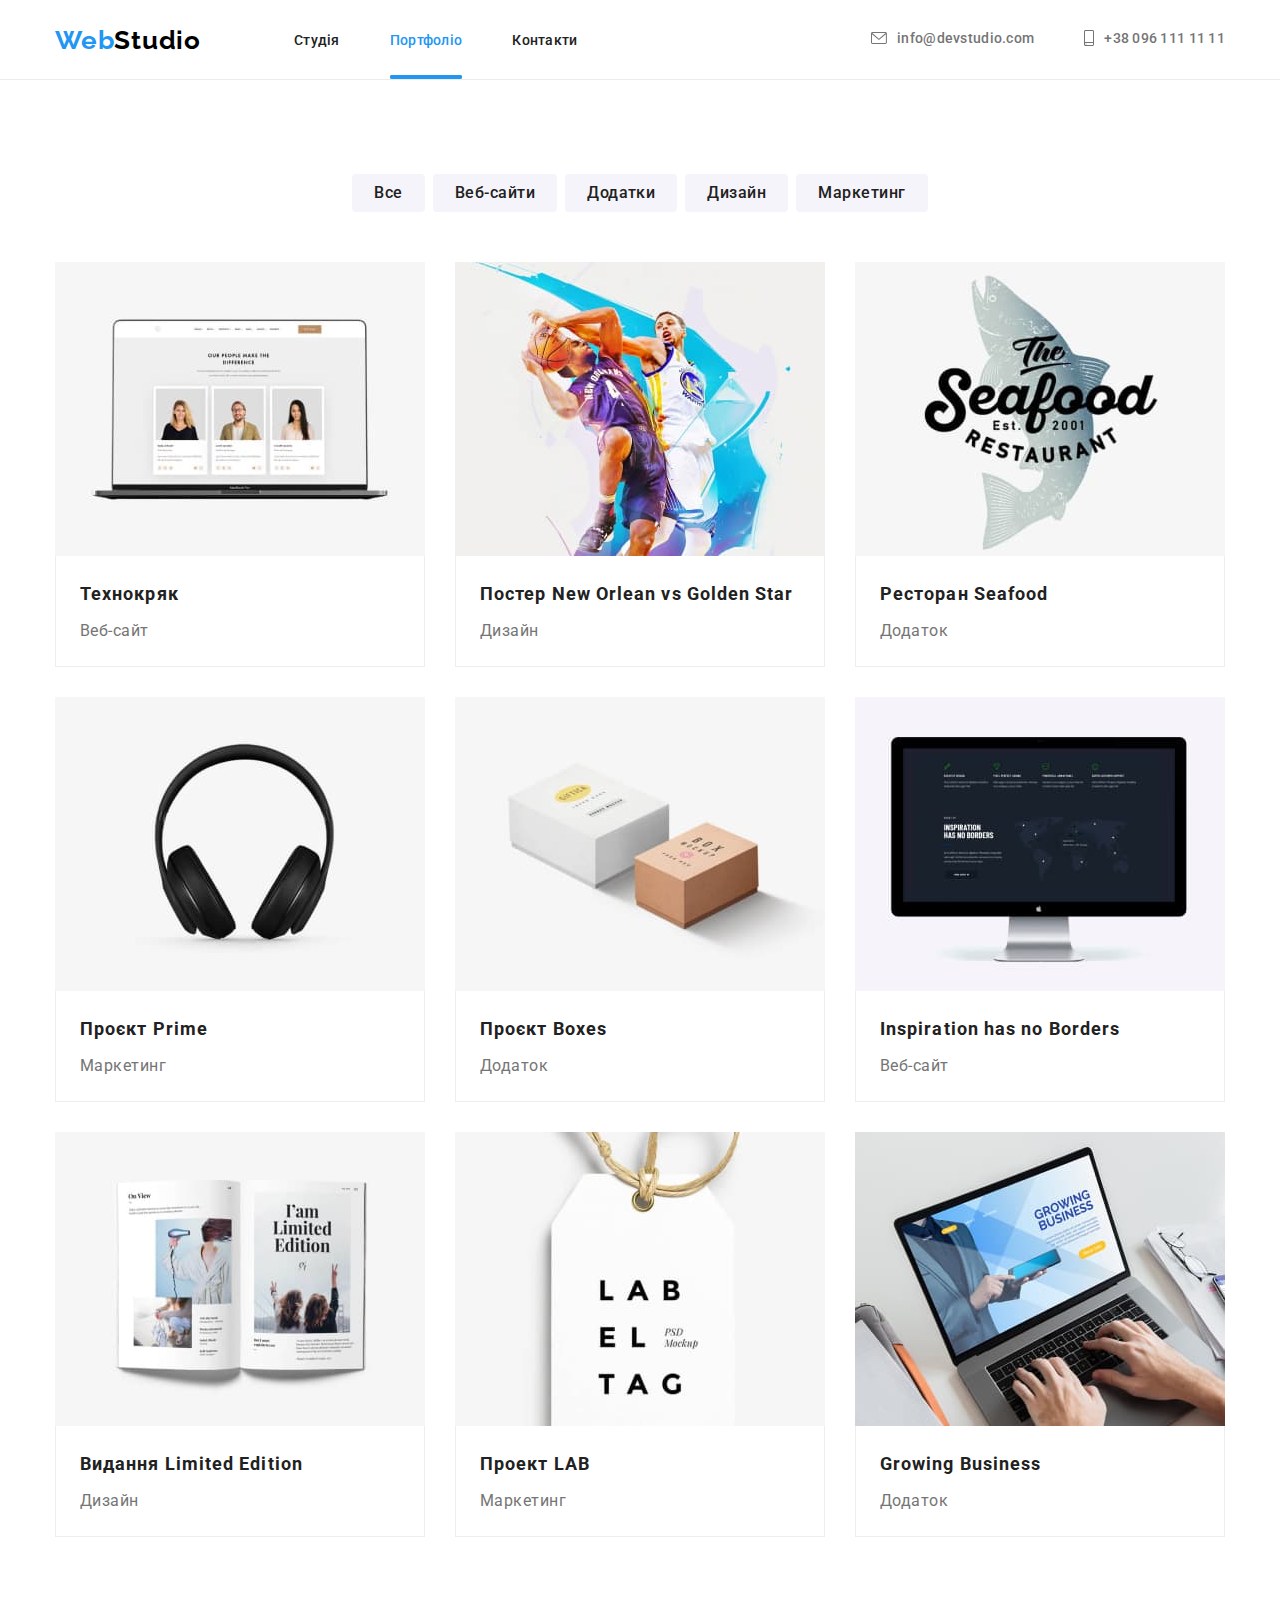
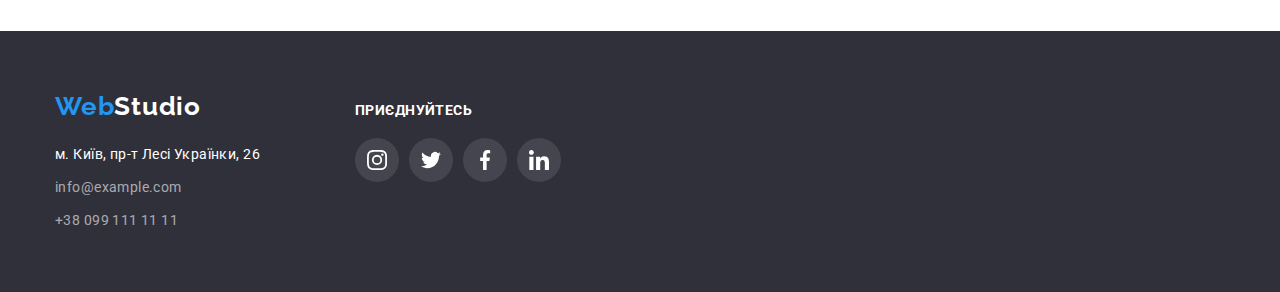
==== portfolio.html @ ddce69b9 "Initial commit" ====
<!DOCTYPE html>
<html lang="uk">
  <head>
    <meta charset="UTF-8" />
    <meta http-equiv="X-UA-Compatible" content="IE=edge" />
    <meta name="viewport" content="width=device-width, initial-scale=1.0" />
    <title>Портфоліо</title>
    <link
      href="https://fonts.googleapis.com/css2?family=Raleway:wght@700&family=Roboto:wght@400;500;700;900&display=swap"
      rel="stylesheet"
    />
    <link
      rel="stylesheet"
      href="https://cdnjs.cloudflare.com/ajax/libs/modern-normalize/1.0.0/modern-normalize.min.css"
    />
    <link rel="stylesheet" href="./css/styles.css" />
  </head>
  <body>
    <header class="page-header">
      <div class="container main-nav">
        <nav class="main-nav">
          <a href="./index.html" class="logo link"> <span class="accent">Web</span>Studio </a>

          <ul class="site-nav list">
            <li class="nav-list-item">
              <a href="./index.html" class="site-nav-link link">Студія</a>
            </li>
            <li class="nav-list-item current">
              <a href="./portfolio.html" class="site-nav-link link current">Портфоліо</a>
            </li>
            <li class="nav-list-item"><a href="" class="site-nav-link link">Контакти</a></li>
          </ul>
        </nav>

        <ul class="contacts-list list">
          <li class="contacts-list-item">
            <a href="mailto:info@devstudio.com" class="contacts-link link">
              <svg class="icon-contacts" width="16" height="12">
                <use href="./images/icons.svg#envelope"></use>
              </svg>
              info@devstudio.com
            </a>
          </li>
          <li class="contacts-list-item">
            <a href="tel:+380961111111" class="contacts-link link">
              <svg class="icon-contacts" width="10" height="16">
                <use href="./images/icons.svg#phone"></use>
              </svg>
              +38 096 111 11 11
            </a>
          </li>
        </ul>
      </div>
    </header>

    <main>
      <section class="section">
        <div class="container">
          <h1 class="visually-hidden">Портфоліо</h1>

          <ul class="sort-list list">
            <li class="sort-list-item">
              <button type="button" class="sort-list-button">Все</button>
            </li>
            <li class="sort-list-item">
              <button type="button" class="sort-list-button">Веб-сайти</button>
            </li>
            <li class="sort-list-item">
              <button type="button" class="sort-list-button">Додатки</button>
            </li>
            <li class="sort-list-item">
              <button type="button" class="sort-list-button">Дизайн</button>
            </li>
            <li class="sort-list-item">
              <button type="button" class="sort-list-button">Маркетинг</button>
            </li>
          </ul>

          <ul class="portfolio-list list">
            <li class="portfolio-card">
              <a href="" class="portfolio-link link">
                <div class="overlay">
                  <img src="./images/portfolio/project-1.jpg" alt="Технокряк" width="370" />
                  <p class="text-overlay">
                    Ресурс пропонує комплексні пропозиції з різним рівнем функціоналу та сервісів.
                    Все це дозволить відвідувачу отримати вичерпні відомості про компанію чи
                    приватну особу.
                  </p>
                </div>
                <div class="portfolio-text-container">
                  <h2 class="portfolio-title">Технокряк</h2>
                  <p class="portfolio-text">Веб-сайт</p>
                </div>
              </a>
            </li>
            <li class="portfolio-card">
              <a href="" class="portfolio-link link">
                <div class="overlay">
                  <img
                    src="./images/portfolio/project-2.jpg"
                    alt="New Orlean vs Golden Star"
                    width="370"
                  />
                  <p class="text-overlay">
                    Ресурс пропонує комплексні пропозиції з різним рівнем функціоналу та сервісів.
                    Все це дозволить відвідувачу отримати вичерпні відомості про компанію чи
                    приватну особу.
                  </p>
                </div>
                <div class="portfolio-text-container">
                  <h2 class="portfolio-title">Постер New Orlean vs Golden Star</h2>
                  <p class="portfolio-text">Дизайн</p>
                </div>
              </a>
            </li>
            <li class="portfolio-card">
              <a href="" class="portfolio-link link">
                <div class="overlay">
                  <img src="./images/portfolio/project-3.jpg" alt="Ресторан Seafood" width="370" />
                  <p class="text-overlay">
                    Ресурс пропонує комплексні пропозиції з різним рівнем функціоналу та сервісів.
                    Все це дозволить відвідувачу отримати вичерпні відомості про компанію чи
                    приватну особу.
                  </p>
                </div>
                <div class="portfolio-text-container">
                  <h2 class="portfolio-title">Ресторан Seafood</h2>
                  <p class="portfolio-text">Додаток</p>
                </div>
              </a>
            </li>
            <li class="portfolio-card">
              <a href="" class="portfolio-link link">
                <div class="overlay">
                  <img src="./images/portfolio/project-4.jpg" alt="Проєкт Prime" width="370" />
                  <p class="text-overlay">
                    Ресурс пропонує комплексні пропозиції з різним рівнем функціоналу та сервісів.
                    Все це дозволить відвідувачу отримати вичерпні відомості про компанію чи
                    приватну особу.
                  </p>
                </div>
                <div class="portfolio-text-container">
                  <h2 class="portfolio-title">Проєкт Prime</h2>
                  <p class="portfolio-text">Маркетинг</p>
                </div>
              </a>
            </li>
            <li class="portfolio-card">
              <a href="" class="portfolio-link link">
                <div class="overlay">
                  <img src="./images/portfolio/project-5.jpg" alt="Проєкт Boxes" width="370" />
                  <p class="text-overlay">
                    Ресурс пропонує комплексні пропозиції з різним рівнем функціоналу та сервісів.
                    Все це дозволить відвідувачу отримати вичерпні відомості про компанію чи
                    приватну особу.
                  </p>
                </div>
                <div class="portfolio-text-container">
                  <h2 class="portfolio-title">Проєкт Boxes</h2>
                  <p class="portfolio-text">Додаток</p>
                </div>
              </a>
            </li>
            <li class="portfolio-card">
              <a href="" class="portfolio-link link">
                <div class="overlay">
                  <img
                    src="./images/portfolio/project-6.jpg"
                    alt="Inspiration has no Borders"
                    width="370"
                  />
                  <p class="text-overlay">
                    Ресурс пропонує комплексні пропозиції з різним рівнем функціоналу та сервісів.
                    Все це дозволить відвідувачу отримати вичерпні відомості про компанію чи
                    приватну особу.
                  </p>
                </div>
                <div class="portfolio-text-container">
                  <h2 class="portfolio-title">Inspiration has no Borders</h2>
                  <p class="portfolio-text">Веб-сайт</p>
                </div>
              </a>
            </li>
            <li class="portfolio-card">
              <a href="" class="portfolio-link link">
                <div class="overlay">
                  <img
                    src="./images/portfolio/project-7.jpg"
                    alt="Видання Limited Edition"
                    width="370"
                  />
                  <p class="text-overlay">
                    Ресурс пропонує комплексні пропозиції з різним рівнем функціоналу та сервісів.
                    Все це дозволить відвідувачу отримати вичерпні відомості про компанію чи
                    приватну особу.
                  </p>
                </div>
                <div class="portfolio-text-container">
                  <h2 class="portfolio-title">Видання Limited Edition</h2>
                  <p class="portfolio-text">Дизайн</p>
                </div>
              </a>
            </li>
            <li class="portfolio-card">
              <a href="" class="portfolio-link link">
                <div class="overlay">
                  <img src="./images/portfolio/project-8.jpg" alt="Проект LAB" width="370" />
                  <p class="text-overlay">
                    Ресурс пропонує комплексні пропозиції з різним рівнем функціоналу та сервісів.
                    Все це дозволить відвідувачу отримати вичерпні відомості про компанію чи
                    приватну особу.
                  </p>
                </div>
                <div class="portfolio-text-container">
                  <h2 class="portfolio-title">Проект LAB</h2>
                  <p class="portfolio-text">Маркетинг</p>
                </div>
              </a>
            </li>
            <li class="portfolio-card">
              <a href="" class="portfolio-link link">
                <div class="overlay">
                  <img src="./images/portfolio/project-9.jpg" alt="Growing Business" width="370" />
                  <p class="text-overlay">
                    Ресурс пропонує комплексні пропозиції з різним рівнем функціоналу та сервісів.
                    Все це дозволить відвідувачу отримати вичерпні відомості про компанію чи
                    приватну особу.
                  </p>
                </div>
                <div class="portfolio-text-container">
                  <h2 class="portfolio-title">Growing Business</h2>
                  <p class="portfolio-text">Додаток</p>
                </div>
              </a>
            </li>
          </ul>
        </div>
      </section>
    </main>

    <footer class="page-footer">
      <div class="container footer-container">
        <div class="address-container">
          <a href="./index.html" class="logo-footer link">
            <span class="accent">Web</span>Studio
          </a>

          <address>
            <ul class="list">
              <li class="list-item">
                <a
                  href="https://www.google.com/maps/place/%D0%B1%D1%83%D0%BB.+%D0%9B%D0%B5%D1%81%D0%B8+%D0%A3%D0%BA%D1%80%D0%B0%D0%B8%D0%BD%D0%BA%D0%B8,+26,+%D0%9A%D0%B8%D0%B5%D0%B2,+%D0%A3%D0%BA%D1%80%D0%B0%D0%B8%D0%BD%D0%B0,+02000/@50.4265807,30.5383858,17z/data=!3m1!4b1!4m5!3m4!1s0x40d4cf0e033ecbe9:0x57a4dffefec77da0!8m2!3d50.4265807!4d30.5383858"
                  class="address"
                >
                  м. Київ, пр-т Лесі Українки, 26
                </a>
              </li>
              <li class="list-item">
                <a href="mailto:info@example.com" class="address-contacts-link link"
                  >info@example.com</a
                >
              </li>
              <li class="list-item">
                <a href="tel:+380991111111" class="address-contacts-link link">+38 099 111 11 11</a>
              </li>
            </ul>
          </address>
        </div>
        <div class="social-links-container">
          <p class="social-text">Приєднуйтесь</p>
          <ul class="social-list list">
            <li class="social-item">
              <a
                href="https://instagram.com"
                target="_blank"
                rel="nofollow noopener noreferrer"
                class="social-link company-social-link"
              >
                <svg class="footer-social-icon social-icon" width="20" height="20">
                  <use href="./images/icons.svg#instagram"></use>
                </svg>
              </a>
            </li>
            <li class="social-item">
              <a
                href="https://twitter.com/"
                target="_blank"
                rel="nofollow noopener noreferrer"
                class="social-link company-social-link"
              >
                <svg class="footer-social-icon social-icon" width="20" height="20">
                  <use href="./images/icons.svg#twitter"></use>
                </svg>
              </a>
            </li>
            <li class="social-item">
              <a
                href="https://www.facebook.com/"
                target="_blank"
                rel="nofollow noopener noreferrer"
                class="social-link company-social-link"
              >
                <svg class="footer-social-icon social-icon" width="20" height="20">
                  <use href="./images/icons.svg#facebook"></use>
                </svg>
              </a>
            </li>
            <li class="social-item">
              <a
                href="https://www.linkedin.com/"
                target="_blank"
                rel="nofollow noopener noreferrer"
                class="social-link company-social-link"
              >
                <svg class="footer-social-icon social-icon" width="20" height="20">
                  <use href="./images/icons.svg#linkedin"></use>
                </svg>
              </a>
            </li>
          </ul>
        </div>
      </div>
    </footer>
    <script src="./js/fixed-header.js"></script>
  </body>
</html>
---- css/styles.css ----
:root {
  --primary-text-color: #212121;
  --secondary-text-color: #757575;
  --logo-text-color: #000000;
  --accent-color: #2196f3;

  --primary-white-color: #ffffff;
  --secondary-white-color: rgb(255, 255, 255, 0.6);
  --secondary-background: #f5f4fa;
  --dark-background: #2f303a;
  --background-hero: #c4c4c4;
  --border-primary-color: #eeeeee;
  --border-secondary-color: #ececec;
  --opacity-background-color: rgba(47, 48, 58, 0.8);
  --button-secondary-color: #188ce8;
  --box-shadow: 0px 2px 1px 0px rgba(0, 0, 0, 0.2), 0px 1px 1px 0px rgba(0, 0, 0, 0.14),
    0px 1px 3px 0px rgba(0, 0, 0, 0.12);
  --footer-link-background-color: rgba(255, 255, 255, 0.1);

  --icon-color: #afb1b8;

  --backdrop-color: rgba(0, 0, 0, 0.2);
  --overlay-background: rgba(33, 150, 243, 0.9);

  --section-indent: 94px;
  --indent: 30px;
  --transition: cubic-bezier(0.4, 0, 0.2, 1);
}

body {
  background-color: var(--primary-white-color);
  color: var(--primary-text-color);

  font-family: Roboto, sans-serif;
}

h1,
h2,
h3,
h4,
h5,
h6,
p,
ul {
  margin: 0;
}

.list {
  list-style: none;
  padding: 0;
  margin: 0;
}

.link {
  color: var(--primary-text-color);
}

img {
  display: block;
  max-width: 100%;
  height: auto;
}

.container {
  width: 1200px;
  padding-left: 15px;
  padding-right: 15px;
  margin: 0 auto;
}

/* Header */

.page-header {
  position: fixed;
  z-index: 2;
  width: 100%;
  top: 0;
  left: 0;
  height: 80px;

  border-bottom: 1px solid var(--border-secondary-color);
  background-color: var(--primary-white-color);
}

.main-nav {
  display: flex;
  align-items: center;
}

.logo,
.logo-footer {
  color: var(--logo-text-color);

  font-family: Raleway, sans-serif;
  font-weight: 700;
  font-size: 26px;
  line-height: calc(30.52 / 26);
  letter-spacing: 0.03em;

  text-decoration: none;
}

.accent {
  color: var(--accent-color);
}

.site-nav {
  display: flex;
  margin-left: 93px;
}

.nav-list-item:not(:last-child),
.contacts-list-item:not(:last-child) {
  margin-right: 50px;
}

.contacts-list {
  display: flex;
  margin-left: auto;
}

.contacts-link {
  display: inline-flex;
  align-items: center;
  color: var(--secondary-text-color);
}

.icon-contacts {
  margin-right: 10px;
  fill: currentColor;
}

.site-nav-link {
  display: block;
  padding-top: 32px;
  padding-bottom: 32px;
}

.site-nav-link,
.contacts-link {
  font-weight: 500;
  font-size: 14px;
  line-height: calc(16.41 / 14);
  letter-spacing: 0.02em;

  text-decoration: none;

  transition: color 250ms var(--transition);
}

.site-nav-link:hover,
.site-nav-link:focus,
.contacts-link:hover,
.contacts-link:focus {
  color: var(--accent-color);
}

.current {
  color: var(--accent-color);
  position: relative;
}

.current::after {
  content: '';
  display: inline-block;

  position: absolute;
  left: 0;
  bottom: 1px;

  width: 100%;
  height: 4px;
  border-radius: 2px;

  background-color: var(--accent-color);
}

/* Section-hero */

.section-hero {
  text-align: center;
  padding: 200px 0;

  max-width: 1600px;
  height: 600px;
  margin-left: auto;
  margin-right: auto;

  background-color: var(--background-hero);
  background-image: linear-gradient(to right, rgba(47, 48, 58, 0.4), rgba(47, 48, 58, 0.4)),
    url('../images/main/hero.jpg');

  background-repeat: no-repeat;
  background-position: center;
  background-size: cover;
}

.hero-title {
  color: var(--primary-white-color);

  font-weight: 900;
  font-size: 44px;
  line-height: calc(60 / 44);
  letter-spacing: 0.06em;
  text-transform: uppercase;
  width: 696px;

  margin-left: auto;
  margin-right: auto;
  margin-bottom: var(--indent);
}

.button {
  display: inline-block;
  border-radius: 4px;
  border-width: 0;
  padding: 10px 32px;
  min-width: 216px;

  background-color: var(--accent-color);
  color: var(--primary-white-color);
  box-shadow: 0px 4px 4px rgba(0, 0, 0, 0.15);

  font-family: inherit;
  font-weight: 700;
  font-size: 16px;
  line-height: calc(30 / 16);
  letter-spacing: 0.06em;
  text-align: center;
  cursor: pointer;

  transition: background-color 250ms var(--transition);
}

.button:hover,
.button:focus {
  background-color: var(--button-secondary-color);
}

/* Other sections*/

.section {
  padding: var(--section-indent) 0;
}

.section-title {
  font-weight: 700;
  font-size: 36px;
  line-height: calc(42.19 / 36);
  text-align: center;
  letter-spacing: 0.03em;

  margin-bottom: 50px;
}

.visually-hidden {
  /*Specially class-pattern that hidden headers*/
  position: absolute;
  white-space: nowrap;
  width: 1px;
  height: 1px;
  overflow: hidden;
  border: 0;
  padding: 0;
  clip: rect(0 0 0 0);
  clip-path: inset(50%);
  margin: -1px;
}

/* Features section */

.feature-list {
  display: flex;
  gap: var(--indent);
}

.feature-list-item {
  width: 270px;
}

.icon-container {
  display: flex;
  justify-content: center;
  align-items: center;
  margin-bottom: var(--indent);
  height: 120px;

  background: var(--secondary-background);
}

/* feature-list section, doing-list section and team section*/

.feature-list-title {
  font-weight: 700;
  font-size: 14px;
  line-height: calc(16.41 / 14);
  text-transform: uppercase;
  letter-spacing: 0.03em;

  margin-bottom: 10px;
}

.feature-list-text {
  color: var(--secondary-text-color);

  font-size: 14px;
  line-height: calc(24 / 14);
  letter-spacing: 0.03em;
}

/* Our doing section */

.section-doing {
  padding-top: 0;
}

.doing-list {
  display: flex;
  gap: var(--indent);
}

.doing-list-item {
  position: relative;
}

.doing-list-title {
  display: flex;
  justify-content: center;
  align-items: center;
  height: 70px;
  width: 100%;
  position: absolute;
  bottom: 0;

  font-weight: 700;
  font-size: 14px;
  line-height: calc(16.41 / 14);
  letter-spacing: 0.03em;
  text-transform: uppercase;

  background-color: var(--opacity-background-color);
  color: var(--primary-white-color);
}

/* Team section */

.section.gray {
  background-color: var(--secondary-background);
}

.team-list {
  display: flex;
  gap: var(--indent);
}

.team-card {
  background-color: var(--primary-white-color);
  border-radius: 0px 0px 4px 4px;
  box-shadow: 0px 1px 3px rgba(0, 0, 0, 0.12), 0px 1px 1px rgba(0, 0, 0, 0.14),
    0px 2px 1px rgba(0, 0, 0, 0.2);
}

.team-text-container {
  text-align: center;
  padding: var(--indent) 0;
}

.team-title {
  font-weight: 500;
  font-size: 16px;
  line-height: calc(18.75 / 16);
  letter-spacing: 0.03em;

  margin-bottom: 10px;
}

.team-text {
  margin-bottom: 16px;
  color: var(--secondary-text-color);

  font-size: 16px;
  line-height: calc(18.75 / 16);
  letter-spacing: 0.03em;
}

.social-list {
  display: flex;
  gap: 10px;
  justify-content: center;
}

/* team-social-link and company-social-link-footer */
.social-link {
  display: flex;
  justify-content: center;
  align-items: center;
  width: 44px;
  height: 44px;
  border-radius: 50%;
  color: var(--icon-color);

  transition: color 250ms var(--transition), background-color 250ms var(--transition);
}

.social-icon {
  fill: currentColor;
}

/* team social-link hover and company-social-link hover */

.social-link:hover,
.social-link:focus {
  background-color: var(--accent-color);
  color: var(--primary-white-color);
}

/* Partner section */

.partner-list {
  display: flex;
  justify-content: space-between;
}

.partner-link {
  display: inline-flex;
  justify-content: center;
  align-items: center;
  width: 170px;
  height: 92px;
  border: 1px solid var(--icon-color);
  border-radius: 4px;

  color: var(--icon-color);

  transition: color 250ms var(--transition), border-color 250ms var(--transition);
}

.partner-link:hover,
.partner-link:focus {
  border-color: var(--accent-color);
  color: var(--accent-color);
}

/* Footer */

.page-footer {
  background-color: var(--dark-background);
  padding: 60px 0;
}

.footer-container {
  display: flex;
  align-items: baseline;
}

.address-container {
  margin-right: 95px;
}

.logo-footer {
  display: inline-block;

  color: var(--primary-white-color);

  margin-bottom: 20px;
}

.address,
.address-contacts-link {
  color: var(--secondary-white-color);

  font-style: normal;
  font-size: 14px;
  line-height: calc(24 / 14);
  letter-spacing: 0.03em;

  text-decoration: none;

  transition: color 250ms var(--transition);
}

address .list {
  display: flex;
  flex-direction: column;
  gap: 9px;
}

.address {
  color: var(--primary-white-color);
}

.address .item {
  display: flex;
  flex-direction: column;
  gap: 9px;
}

.address:hover,
.address:focus,
.address-contacts-link:hover,
.address-contacts-link:focus {
  color: var(--accent-color);
}

/* Company social links container */

.social-text {
  margin-bottom: 20px;

  font-weight: 700;
  font-size: 14px;
  line-height: calc(16.41 / 14);
  letter-spacing: 0.03em;
  text-transform: uppercase;
  color: var(--primary-white-color);
}

.company-social-link {
  color: var(--primary-white-color);
  background-color: var(--footer-link-background-color);
}

/* Modal window */

.backdrop {
  position: fixed;
  top: 0;
  left: 0;
  width: 100%;
  height: 100%;
  opacity: 1;
  z-index: 3;

  background-color: var(--backdrop-color);

  transition: opacity 500ms var(--transition), visibility 500ms var(--transition);
}

.is-hidden {
  visibility: hidden;
  opacity: 0;
  pointer-events: none;
}

.is-hidden .modal {
  opacity: 0;
  transform: translate(-50%, -50%) scale(0);
}

.modal {
  position: absolute;
  top: 50%;
  left: 50%;
  min-width: 528px;
  min-height: 581px;
  border-radius: 4px;

  opacity: 1;
  transform: translate(-50%, -50%) scale(1);

  background-color: var(--primary-white-color);
  box-shadow: 0px 1px 3px rgba(0, 0, 0, 0.12), 0px 1px 1px rgba(0, 0, 0, 0.14),
    0px 2px 1px rgba(0, 0, 0, 0.2);

  transition: transform 250ms var(--transition), opacity 250ms var(--transition);
}

.button-close {
  position: absolute;
  top: 8px;
  right: 8px;

  display: flex;
  justify-content: center;
  align-items: center;
  width: var(--indent);
  height: var(--indent);

  border-radius: 50%;
  border: 1px solid rgba(0, 0, 0, 0.1);

  background-color: var(--primary-white-color);

  cursor: pointer;
}

/* Styles for portfolio.html */

.sort-list {
  display: flex;
  justify-content: center;
  margin-bottom: 50px;
  gap: 8px;
}

.sort-list-button {
  padding: 6px 22px;

  background-color: var(--secondary-background);
  color: var(--primary-text-color);
  border-width: 0;
  border-radius: 4px;

  font-family: inherit;
  font-weight: 500;
  font-size: 16px;
  line-height: calc(26 / 16);
  letter-spacing: 0.03em;

  cursor: pointer;

  transition: background-color 250ms var(--transition), color 250ms var(--transition),
    box-shadow 250ms var(--transition);
}

.sort-list-button:hover,
.sort-list-button:focus {
  background-color: var(--accent-color);
  color: var(--primary-white-color);
  box-shadow: 0px 3px 1px rgba(0, 0, 0, 0.1), 0px 1px 2px rgba(0, 0, 0, 0.08),
    0px 2px 2px rgba(0, 0, 0, 0.12);
}

/* Portfolio list */

.portfolio-list {
  display: flex;
  flex-wrap: wrap;
  gap: var(--indent);
}

.portfolio-link {
  display: inline-block;
  text-decoration: none;

  transition: box-shadow 250ms var(--transition);
}

.portfolio-link:hover,
.portfolio-link:focus {
  box-shadow: 4px 4px 6px rgb(0 0 0 / 12%), 2px 1px 5px rgb(0 0 0 / 14%),
    5px 3px 7px rgb(0 0 0 / 20%);
}

.portfolio-link:hover .text-overlay,
.portfolio-link:focus .text-overlay {
  transform: translateY(0);
}

.overlay {
  position: relative;
  overflow: hidden;
}

.text-overlay {
  position: absolute;
  bottom: 0;
  left: 0;
  width: 100%;
  height: 100%;

  padding: 63px 24px;

  font-size: 18px;
  line-height: calc(28 / 18);
  letter-spacing: 0.03em;

  color: var(--primary-white-color);
  background-color: var(--overlay-background);

  transform: translateY(101%);
  transition: transform 250ms var(--transition);
}

.portfolio-text-container {
  padding: 20px 24px;
  border-right: 1px solid var(--border-primary-color);
  border-bottom: 1px solid var(--border-primary-color);
  border-left: 1px solid var(--border-primary-color);
}

.portfolio-title {
  font-weight: 700;
  font-size: 18px;
  line-height: calc(36 / 18);
  letter-spacing: 0.06em;

  margin-bottom: 4px;
}

.portfolio-text {
  color: var(--secondary-text-color);

  font-size: 16px;
  line-height: calc(30 / 16);
  letter-spacing: 0.03em;
}
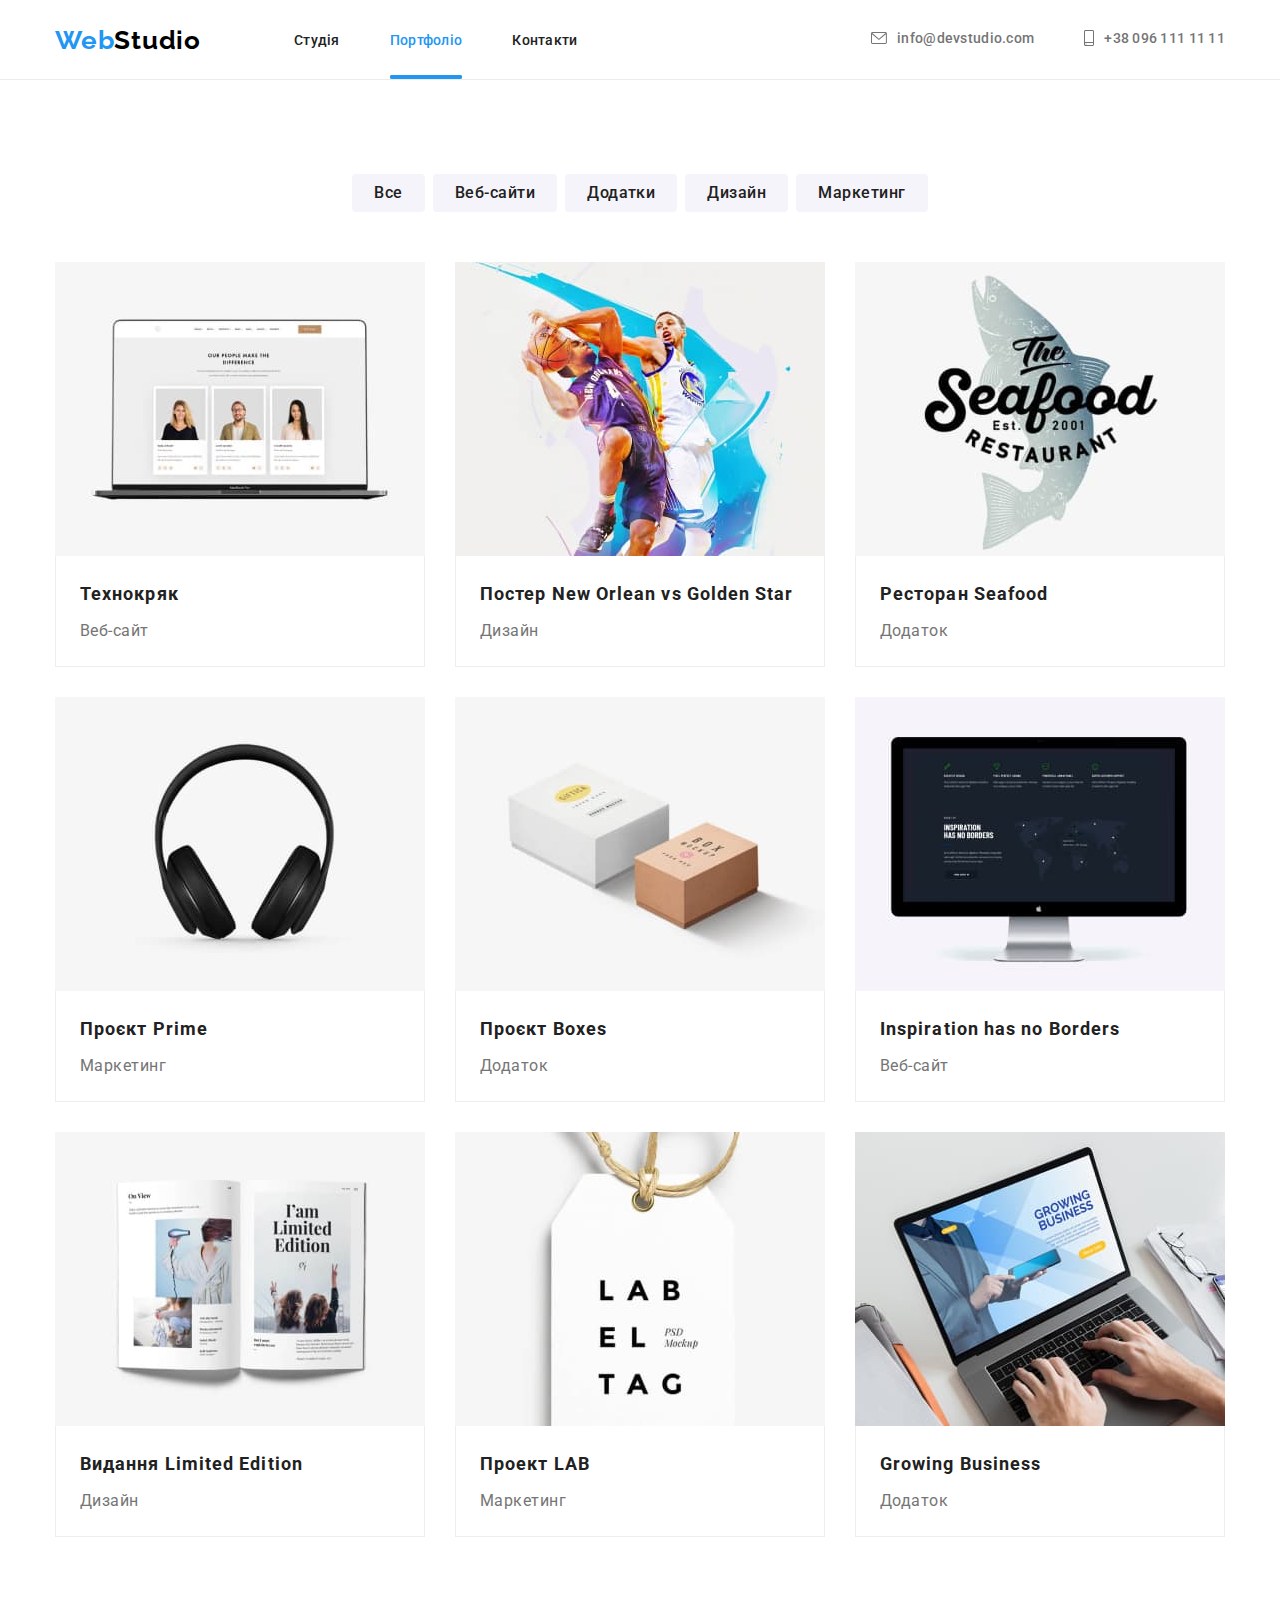
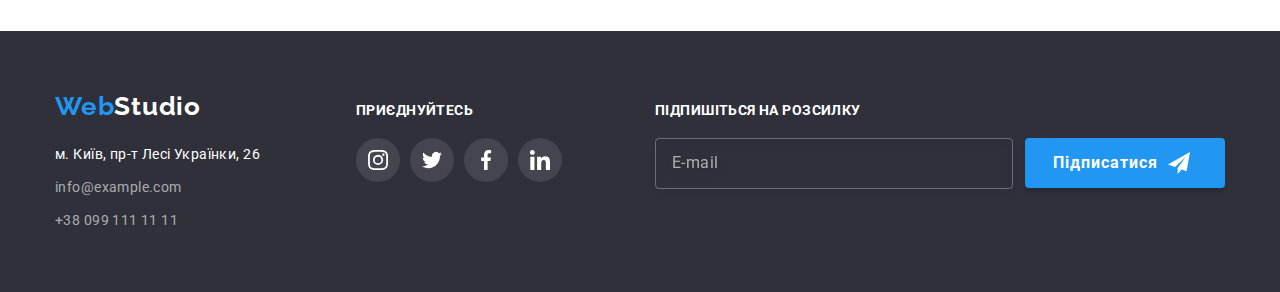
==== commit eb41532d: "Update portfolio.html" ====
--- a/portfolio.html
+++ b/portfolio.html
@@ -44,7 +44,7 @@
           <li class="contacts-list-item">
             <a href="tel:+380961111111" class="contacts-link link">
               <svg class="icon-contacts" width="10" height="16">
-                <use href="./images/icons.svg#phone"></use>
+                <use href="./images/icons.svg#smartphone"></use>
               </svg>
               +38 096 111 11 11
             </a>
@@ -319,6 +319,19 @@
             </li>
           </ul>
         </div>
+        <div class="subscribe-container">
+          <p class="subscribe-text">Підпишіться на розсилку</p>
+          <form class="subscribe-form">
+            <div>
+              <input class="footer-input" type="text" name="email" placeholder="E-mail" />
+              <button class="button button-subscribe" type="submit">Підписатися
+                <svg class="icon-send" width="22" height="22">
+                  <use href=./images/icons.svg#send></use>
+                </svg>
+              </button>
+            </div>
+          </form>
+        </div>
       </div>
     </footer>
     <script src="./js/fixed-header.js"></script>
--- a/css/styles.css
+++ b/css/styles.css
@@ -1,15 +1,15 @@
 :root {
   --primary-text-color: #212121;
   --secondary-text-color: #757575;
-  --logo-text-color: #000000;
+  --logo-text-color: #000;
   --accent-color: #2196f3;
 
-  --primary-white-color: #ffffff;
-  --secondary-white-color: rgb(255, 255, 255, 0.6);
+  --primary-white-color: #fff;
+  --secondary-white-color: rgba(255, 255, 255, 0.6);
   --secondary-background: #f5f4fa;
   --dark-background: #2f303a;
   --background-hero: #c4c4c4;
-  --border-primary-color: #eeeeee;
+  --border-primary-color: #eee;
   --border-secondary-color: #ececec;
   --opacity-background-color: rgba(47, 48, 58, 0.8);
   --button-secondary-color: #188ce8;
@@ -454,7 +454,8 @@
 }
 
 .address-container {
-  margin-right: 95px;
+  margin-right: 70px;
+  flex-grow: 1;
 }
 
 .logo-footer {
@@ -504,7 +505,12 @@
 
 /* Company social links container */
 
-.social-text {
+.social-links-container {
+  margin-right: 93px;
+}
+
+.social-text,
+.subscribe-text {
   margin-bottom: 20px;
 
   font-weight: 700;
@@ -518,6 +524,61 @@
 .company-social-link {
   color: var(--primary-white-color);
   background-color: var(--footer-link-background-color);
+}
+
+/* Subscribe-container */
+
+.subscribe {
+  display: flex;
+  align-items: center;
+  text-align: center;
+  padding: 10px 28px;
+
+  font-weight: 700;
+  font-size: 16px;
+  line-height: calc(30 / 16);
+  letter-spacing: 0.06em;
+
+  color: var(--primary-white-color);
+  background-color: var(--accent-color);
+  box-shadow: 0px 4px 4px rgba(0, 0, 0, 0.15);
+  border-radius: 4px;
+}
+
+.footer-input {
+  width: 358px;
+  padding: 15px 16px;
+  margin-right: 8px;
+
+  border: 1px solid rgba(255, 255, 255, 0.3);
+  filter: drop-shadow(0px 4px 4px rgba(0, 0, 0, 0.15));
+  border-radius: 4px;
+  background-color: transparent;
+}
+
+.footer-input::placeholder {
+  display: flex;
+  align-items: center;
+
+  font-size: 16px;
+  line-height: calc(20 / 16);
+  letter-spacing: 0.03em;
+
+  color: var(--secondary-white-color);
+}
+
+.button-subscribe {
+  display: inline-flex;
+  align-items: center;
+  min-width: 200px;
+  padding: 10px 28px;
+
+  fill: currentColor;
+  transition: background-color 250ms var(--transition);
+}
+
+.icon-send {
+  margin-left: 10px;
 }
 
 /* Modal window */
@@ -554,6 +615,7 @@
   min-width: 528px;
   min-height: 581px;
   border-radius: 4px;
+  padding: 40px;
 
   opacity: 1;
   transform: translate(-50%, -50%) scale(1);
@@ -565,7 +627,19 @@
   transition: transform 250ms var(--transition), opacity 250ms var(--transition);
 }
 
-.button-close {
+.modal-title {
+  margin-bottom: 12px;
+
+  font-weight: 700;
+  font-size: 20px;
+  line-height: calc(23 / 20);
+  text-align: center;
+  letter-spacing: 0.03em;
+
+  color: var(--primary-text-color);
+}
+
+.modal .button-close {
   position: absolute;
   top: 8px;
   right: 8px;
@@ -582,6 +656,144 @@
   background-color: var(--primary-white-color);
 
   cursor: pointer;
+}
+
+.modal .button-close:hover,
+.modal .button-close:focus {
+  fill: var(--accent-color);
+  transition: fill 250ms var(--transition);
+}
+
+/* Modal form */
+
+.form-title {
+  margin-bottom: 12px;
+
+  font-weight: 700;
+  font-size: 20px;
+  line-height: 1.15;
+  text-align: center;
+  letter-spacing: 0.03em;
+}
+
+.form-field {
+  position: relative;
+
+  display: flex;
+  flex-direction: column;
+  margin-bottom: 10px;
+}
+
+.form-label,
+.form-input,
+.comment-area {
+  font-size: 12px;
+  line-height: 1.16;
+  letter-spacing: 0.01em;
+}
+
+.form-label {
+  margin-bottom: 4px;
+
+  color: var(--secondary-text-color);
+}
+
+.form-input,
+.comment-area {
+  width: 100%;
+  padding: 11px 42px;
+
+  border: 1px solid rgba(33, 33, 33, 0.2);
+  border-radius: 4px;
+
+  transition: border-color 250ms var(--transition);
+}
+
+.icon-form {
+  display: inline-block;
+  position: absolute;
+  top: 50%;
+  left: 12px;
+
+  transition: fill 250ms var(--transition);
+}
+
+.comment-field {
+  margin-bottom: 20px;
+}
+
+.comment-area {
+  padding: 12px 16px;
+  resize: none;
+}
+
+.comment-area::placeholder {
+  color: rgba(117, 117, 117, 0.5);
+}
+
+.form-input:focus,
+.comment-area:focus {
+  border-color: var(--accent-color);
+  outline: none;
+}
+
+.form-field:focus-within > .icon-form {
+  fill: var(--accent-color);
+}
+
+.policy-container {
+  display: flex;
+  align-items: center;
+  justify-content: center;
+  margin-bottom: var(--indent);
+
+  font-size: 14px;
+  line-height: calc(24 / 14);
+  letter-spacing: 0.03em;
+
+  color: var(--secondary-text-color);
+}
+
+.checkbox-icon-container {
+  display: flex;
+  align-items: center;
+  justify-content: center;
+  margin-right: 8px;
+
+  width: 16px;
+  height: 15px;
+
+  border: 2px solid var(--primary-text-color);
+  border-radius: 2px;
+}
+
+.checkbox:checked + .checkbox-icon-container {
+  background-color: var(--accent-color);
+  border: none;
+  background-origin: border-box;
+}
+
+.link-policy {
+  color: var(--accent-color);
+}
+
+.button-send-container {
+  display: flex;
+  justify-content: center;
+}
+
+.button-send {
+  min-width: 200px;
+  padding: 10px 52px;
+
+  transition: background-color 250ms var(--transition);
+}
+
+.button-send:hover,
+.button-send:focus,
+.button-subscribe:hover,
+.button-subscribe:focus {
+  background-color: var(--button-secondary-color);
 }
 
 /* Styles for portfolio.html */
@@ -621,7 +833,7 @@
     0px 2px 2px rgba(0, 0, 0, 0.12);
 }
 
-/* Portfolio list */
+/* Portfolio list and overlay */
 
 .portfolio-list {
   display: flex;
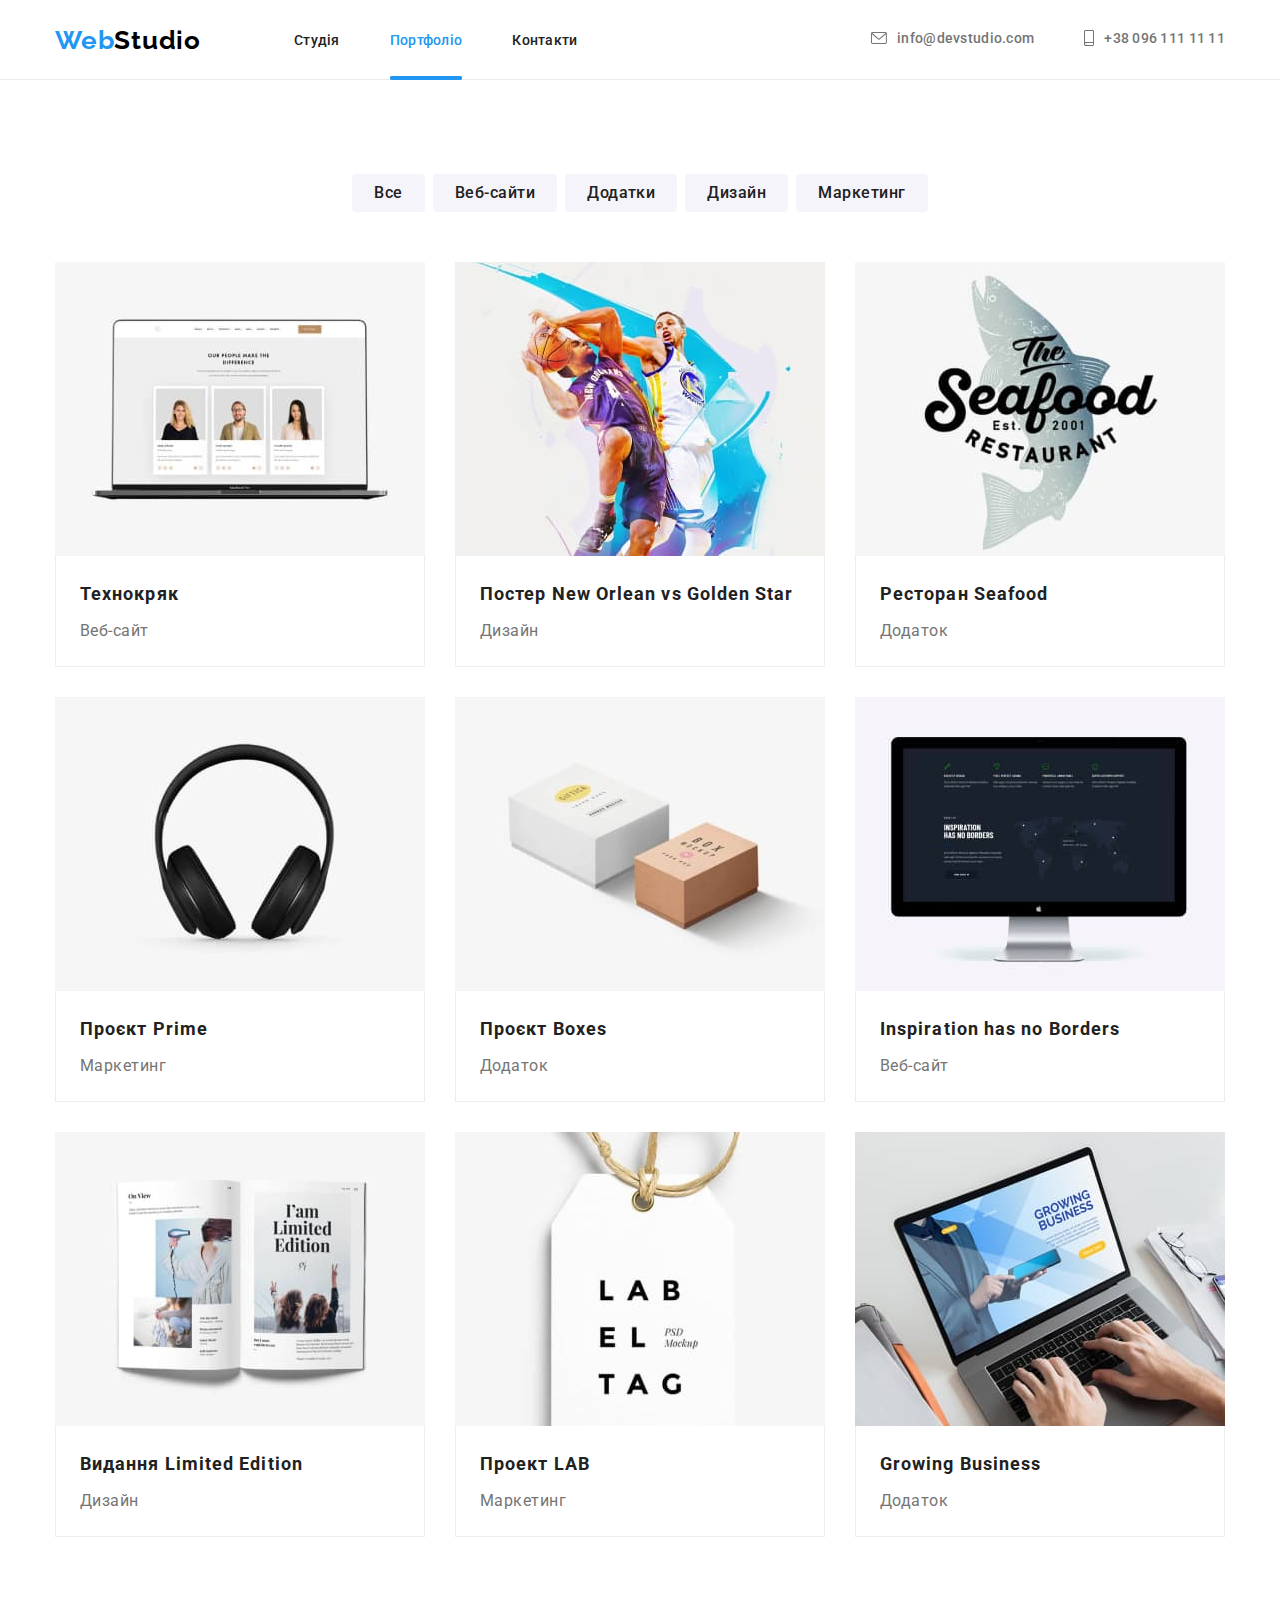
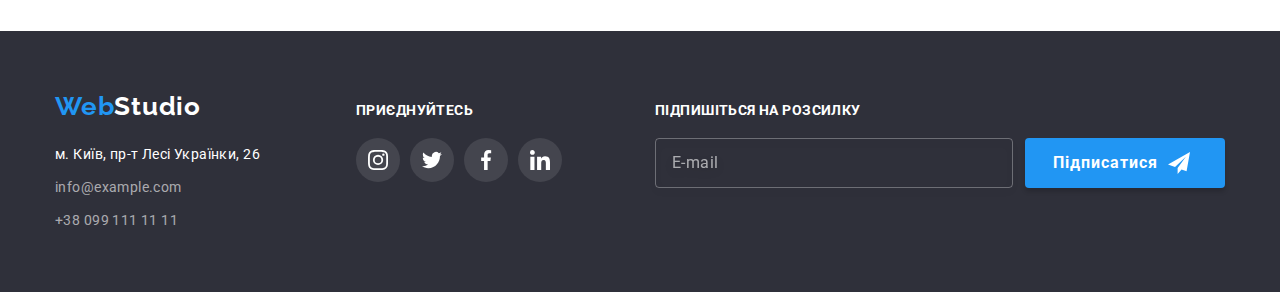
==== commit c4ddce60: "portfolio updated" ====
--- a/portfolio.html
+++ b/portfolio.html
@@ -52,7 +52,6 @@
         </ul>
       </div>
     </header>
-
     <main>
       <section class="section">
         <div class="container">
@@ -244,7 +243,6 @@
           <a href="./index.html" class="logo-footer link">
             <span class="accent">Web</span>Studio
           </a>
-
           <address>
             <ul class="list">
               <li class="list-item">
@@ -321,15 +319,13 @@
         </div>
         <div class="subscribe-container">
           <p class="subscribe-text">Підпишіться на розсилку</p>
-          <form class="subscribe-form">
-            <div>
+          <form class="subscribe-form">   
               <input class="footer-input" type="text" name="email" placeholder="E-mail" />
               <button class="button button-subscribe" type="submit">Підписатися
                 <svg class="icon-send" width="22" height="22">
                   <use href=./images/icons.svg#send></use>
                 </svg>
               </button>
-            </div>
           </form>
         </div>
       </div>
--- a/css/styles.css
+++ b/css/styles.css
@@ -94,7 +94,7 @@
   font-family: Raleway, sans-serif;
   font-weight: 700;
   font-size: 26px;
-  line-height: calc(30.52 / 26);
+  line-height: calc(31 / 26);
   letter-spacing: 0.03em;
 
   text-decoration: none;
@@ -140,7 +140,7 @@
 .contacts-link {
   font-weight: 500;
   font-size: 14px;
-  line-height: calc(16.41 / 14);
+  line-height: calc(16 / 14);
   letter-spacing: 0.02em;
 
   text-decoration: none;
@@ -166,7 +166,7 @@
 
   position: absolute;
   left: 0;
-  bottom: 1px;
+  bottom: 0;
 
   width: 100%;
   height: 4px;
@@ -246,7 +246,7 @@
 .section-title {
   font-weight: 700;
   font-size: 36px;
-  line-height: calc(42.19 / 36);
+  line-height: calc(42 / 36);
   text-align: center;
   letter-spacing: 0.03em;
 
@@ -293,7 +293,7 @@
 .feature-list-title {
   font-weight: 700;
   font-size: 14px;
-  line-height: calc(16.41 / 14);
+  line-height: calc(16 / 14);
   text-transform: uppercase;
   letter-spacing: 0.03em;
 
@@ -334,7 +334,7 @@
 
   font-weight: 700;
   font-size: 14px;
-  line-height: calc(16.41 / 14);
+  line-height: calc(16 / 14);
   letter-spacing: 0.03em;
   text-transform: uppercase;
 
@@ -368,7 +368,7 @@
 .team-title {
   font-weight: 500;
   font-size: 16px;
-  line-height: calc(18.75 / 16);
+  line-height: calc(19 / 16);
   letter-spacing: 0.03em;
 
   margin-bottom: 10px;
@@ -379,7 +379,7 @@
   color: var(--secondary-text-color);
 
   font-size: 16px;
-  line-height: calc(18.75 / 16);
+  line-height: calc(19 / 16);
   letter-spacing: 0.03em;
 }
 
@@ -454,8 +454,8 @@
 }
 
 .address-container {
+  flex-grow: 1;
   margin-right: 70px;
-  flex-grow: 1;
 }
 
 .logo-footer {
@@ -493,7 +493,6 @@
 .address .item {
   display: flex;
   flex-direction: column;
-  gap: 9px;
 }
 
 .address:hover,
@@ -515,7 +514,7 @@
 
   font-weight: 700;
   font-size: 14px;
-  line-height: calc(16.41 / 14);
+  line-height: calc(16 / 14);
   letter-spacing: 0.03em;
   text-transform: uppercase;
   color: var(--primary-white-color);
@@ -545,10 +544,14 @@
   border-radius: 4px;
 }
 
+.subscribe-form {
+  display: flex;
+}
+
 .footer-input {
+  display: block;
   width: 358px;
   padding: 15px 16px;
-  margin-right: 8px;
 
   border: 1px solid rgba(255, 255, 255, 0.3);
   filter: drop-shadow(0px 4px 4px rgba(0, 0, 0, 0.15));
@@ -572,6 +575,7 @@
   align-items: center;
   min-width: 200px;
   padding: 10px 28px;
+  margin-left: 12px;
 
   fill: currentColor;
   transition: background-color 250ms var(--transition);
@@ -671,7 +675,7 @@
 
   font-weight: 700;
   font-size: 20px;
-  line-height: 1.15;
+  line-height: calc(23 / 20);
   text-align: center;
   letter-spacing: 0.03em;
 }
@@ -686,9 +690,9 @@
 
 .form-label,
 .form-input,
-.comment-area {
+.comment-textarea {
   font-size: 12px;
-  line-height: 1.16;
+  line-height: calc(14 / 12);
   letter-spacing: 0.01em;
 }
 
@@ -699,7 +703,7 @@
 }
 
 .form-input,
-.comment-area {
+.comment-textarea {
   width: 100%;
   padding: 11px 42px;
 
@@ -722,17 +726,17 @@
   margin-bottom: 20px;
 }
 
-.comment-area {
+.comment-textarea {
   padding: 12px 16px;
   resize: none;
 }
 
-.comment-area::placeholder {
+.comment-textarea::placeholder {
   color: rgba(117, 117, 117, 0.5);
 }
 
 .form-input:focus,
-.comment-area:focus {
+.comment-textarea:focus {
   border-color: var(--accent-color);
   outline: none;
 }
